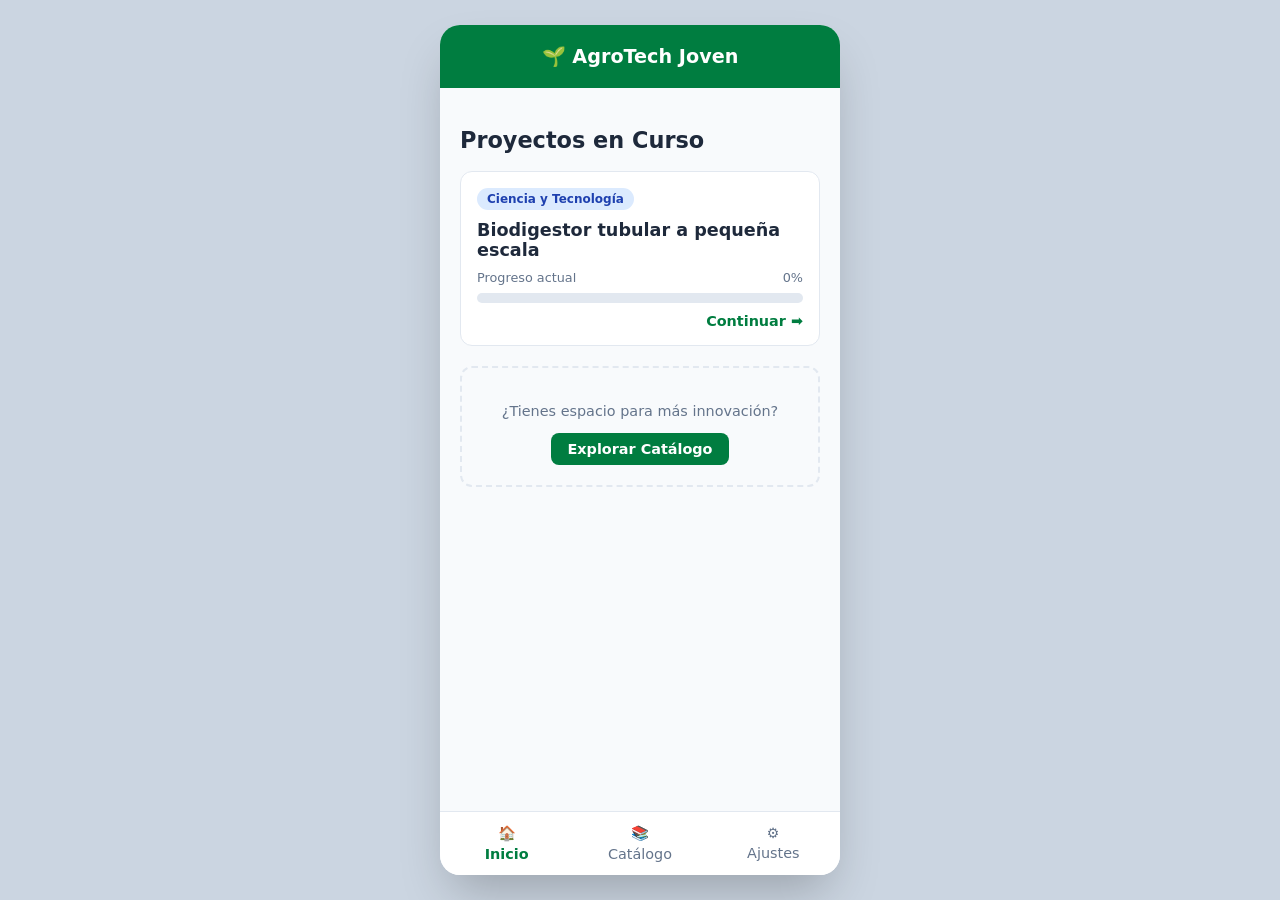
==== prototipo-pwa.html @ e9013c4b "Add files via upload" ====
<!DOCTYPE html>
<html lang="es">
<head>
    <meta charset="UTF-8">
    <meta name="viewport" content="width=device-width, initial-scale=1.0">
    <title>AgroTech Joven - E-Learning</title>
    <style>
        :root {
            --primary: #007D40;
            --bg-color: #f8fafc;
            --card-bg: #ffffff;
            --text-main: #1e293b;
            --text-muted: #64748b;
            --border: #e2e8f0;
            --success: #10b981;
            --danger: #ef4444;
        }

        body.dark-mode {
            --bg-color: #0f172a;
            --card-bg: #1e293b;
            --text-main: #f8fafc;
            --text-muted: #94a3b8;
            --border: #334155;
        }

        * { box-sizing: border-box; font-family: 'Segoe UI', system-ui, sans-serif; transition: background-color 0.3s, color 0.3s; }
        
        body { background-color: #cbd5e1; margin: 0; display: flex; justify-content: center; align-items: center; min-height: 100vh; }

        .app-container {
            width: 100%; max-width: 400px; height: 850px; max-height: 100vh;
            background-color: var(--bg-color); position: relative;
            box-shadow: 0 25px 50px -12px rgba(0,0,0,0.25); display: flex; flex-direction: column; overflow: hidden; border-radius: 20px;
        }

        .header { background-color: var(--primary); color: white; padding: 20px; text-align: center; font-size: 1.2rem; font-weight: bold; z-index: 10; }

        .view { flex: 1; overflow-y: auto; display: none; padding: 20px; padding-bottom: 80px; animation: fadeIn 0.3s ease; }
        .view.active { display: block; }

        @keyframes fadeIn { from { opacity: 0; transform: translateY(10px); } to { opacity: 1; transform: translateY(0); } }

        .card { background: var(--card-bg); border-radius: 12px; padding: 16px; margin-bottom: 16px; border: 1px solid var(--border); cursor: pointer; }
        .card:active { transform: scale(0.98); }
        .card-title { margin: 0 0 8px 0; color: var(--text-main); font-size: 1.1rem; }
        .card-subtitle { margin: 0; color: var(--text-muted); font-size: 0.9rem; }

        /* Categorías (Píldoras) */
        .category-pill { display: inline-block; padding: 4px 10px; border-radius: 20px; font-size: 0.75rem; font-weight: bold; margin-bottom: 10px; background: #e2e8f0; color: #475569; }
        .cat-ciencia { background: #dbeafe; color: #1e40af; }
        .cat-comercio { background: #fef08a; color: #854d0e; }

        .course-header { background: var(--card-bg); padding: 20px; border-bottom: 1px solid var(--border); margin: -20px -20px 20px -20px; }
        
        /* Botones ajustados para compartir espacio */
        .btn-group { display: flex; gap: 10px; margin-top: 15px; }
        .btn { flex: 1; padding: 10px; border-radius: 8px; font-weight: bold; cursor: pointer; border: none; text-align: center; font-size: 0.9rem; text-decoration: none; display: flex; align-items: center; justify-content: center; gap: 5px;}
        .btn-primary { background-color: var(--primary); color: white; }
        .btn-pdf { background-color: #fee2e2; color: #dc2626; border: 2px dashed #f87171; }
        .btn-danger { background-color: #fef2f2; color: var(--danger); border: 1px solid #fecaca; }

        .progress-container { margin-top: 20px; }
        .progress-bar { height: 10px; background: var(--border); border-radius: 5px; overflow: hidden; margin-top: 8px; }
        .progress-fill { height: 100%; background: var(--success); width: 0%; transition: width 0.4s ease; }

        .module-list { list-style: none; padding: 0; margin: 0; }
        .module-item { background: var(--card-bg); border: 1px solid var(--border); border-radius: 8px; padding: 15px; margin-bottom: 10px; display: flex; align-items: center; gap: 12px; }
        .module-checkbox { width: 24px; height: 24px; accent-color: var(--success); cursor: pointer; }
        .module-text { flex: 1; font-weight: 500; color: var(--text-main); }
        .module-status { font-size: 0.8rem; color: var(--text-muted); }

        .form-group { margin-bottom: 15px; }
        .form-group label { display: block; margin-bottom: 5px; color: var(--text-main); font-weight: 500; font-size: 0.9rem; }
        .form-group input, .form-group select { width: 100%; padding: 10px; border-radius: 8px; border: 1px solid var(--border); background: var(--bg-color); color: var(--text-main); }

        .bottom-nav { position: absolute; bottom: 0; width: 100%; background: var(--card-bg); border-top: 1px solid var(--border); display: flex; justify-content: space-around; padding: 12px 0; z-index: 10;}
        .nav-btn { background: none; border: none; color: var(--text-muted); font-size: 0.9rem; cursor: pointer; display: flex; flex-direction: column; align-items: center; gap: 4px; flex: 1; }
        .nav-btn.active { color: var(--primary); font-weight: bold; }

        /* Estilo para el contenedor del PDF */
        .pdf-viewer-container { display: none; margin-top: 15px; height: 400px; border: 1px solid var(--border); border-radius: 8px; overflow: hidden; background: #fff; }
    </style>
</head>
<body>

<div class="app-container">
    <header class="header">🌱 AgroTech Joven</header>

    <div id="view-dashboard" class="view active">
        <h2 style="color: var(--text-main); font-size: 1.4rem;">Proyectos en Curso</h2>
        
        <div class="card" onclick="openCourse('hidroponia')">
            <span class="category-pill cat-ciencia">Ciencia y Tecnología</span>
            <h3 class="card-title">Biodigestor tubular a pequeña escala</h3>
            <div class="progress-container" style="margin-top: 10px;">
                <div style="display: flex; justify-content: space-between; font-size: 0.8rem; color: var(--text-muted);">
                    <span>Progreso actual</span>
                    <span id="dash-progress-text">0%</span>
                </div>
                <div class="progress-bar"><div class="progress-fill" id="dash-progress-fill"></div></div>
            </div>
            <p style="text-align: right; color: var(--primary); font-size: 0.9rem; font-weight: bold; margin: 10px 0 0 0;">Continuar ➡️</p>
        </div>

        <div style="text-align: center; padding: 20px; margin-top: 20px; border: 2px dashed var(--border); border-radius: 12px;">
            <p style="color: var(--text-muted); font-size: 0.9rem;">¿Tienes espacio para más innovación?</p>
            <button class="btn btn-primary" onclick="switchNav('view-catalog', 1)" style="width: auto; padding: 8px 16px; margin: 0 auto;">Explorar Catálogo</button>
        </div>
    </div>

    <div id="view-catalog" class="view">
        <h2 style="color: var(--text-main); font-size: 1.4rem; margin-top: 0;">Catálogo de Soluciones</h2>
        <input type="text" placeholder="🔍 Buscar tecnología..." style="width: 100%; padding: 10px; border-radius: 8px; border: 1px solid var(--border); margin-bottom: 20px; background: var(--card-bg); color: var(--text-main);">

        <div class="card" onclick="openCourse('hidroponia')">
            <span class="category-pill cat-ciencia">Ciencia y Tecnología</span>
            <h3 class="card-title">Sistema Hidropónico básico (NFT)</h3>
            <p class="card-subtitle">Producción acelerada en espacios reducidos.</p>
        </div>
        <div class="card" onclick="openCourse('secador')">
            <span class="category-pill cat-comercio">Comercio y Valor</span>
            <h3 class="card-title">Secador solar de túnel</h3>
            <p class="card-subtitle">Agregación de valor post-cosecha para granos.</p>
        </div>
        <div class="card" onclick="openCourse('biodigestor')">
            <span class="category-pill cat-ciencia">Comercio</span>
            <h3 class="card-title">Deshidratador solar de alimentos</h3>
            <p class="card-subtitle">Secado de alimentos</p>
        </div>
    </div>

    <div id="view-settings" class="view">
        <h2 style="color: var(--text-main); font-size: 1.4rem; margin-top: 0;">Mi Perfil y Ajustes</h2>
        <div class="card">
            <h3 class="card-title" style="margin-bottom: 15px;">Preferencias de la App</h3>
            <div style="display: flex; justify-content: space-between; align-items: center; margin-bottom: 15px;">
                <span style="color: var(--text-main); font-weight: 500;">Modo Oscuro (Nocturno)</span>
                <input type="checkbox" style="width: 20px; height: 20px;" onchange="document.body.classList.toggle('dark-mode')">
            </div>
        </div>
    </div>

    <div id="view-course" class="view">
        <div class="course-header">
            <button onclick="switchNav('view-dashboard', 0)" style="background:none; border:none; color:var(--primary); font-weight:bold; margin-bottom:10px; cursor:pointer;">⬅ Volver al inicio</button>
            <br>
            <span id="course-category" class="category-pill">Categoría</span>
            <h2 id="course-title" style="margin:5px 0; color: var(--text-main);">Título</h2>
            
            <div class="btn-group">
                <button class="btn btn-primary" id="btn-view-pdf" onclick="togglePdfViewer()">👁️ Leer en App</button>
                <a href="#" download class="btn btn-pdf" id="btn-download">⬇️ Descargar PDF</a>
            </div>

            <div id="pdf-viewer-container" class="pdf-viewer-container">
                <iframe id="pdf-iframe" src="" width="100%" height="100%" style="border: none;"></iframe>
            </div>

            <div class="progress-container">
                <div style="display: flex; justify-content: space-between; font-size: 0.9rem; font-weight:bold; color: var(--primary);">
                    <span>Tu avance en la guía:</span>
                    <span id="course-progress-text">0%</span>
                </div>
                <div class="progress-bar"><div class="progress-fill" id="course-progress-fill"></div></div>
            </div>
        </div>

        <h3 style="color: var(--text-main); font-size: 1.1rem; margin-bottom: 15px;">Ruta de Implementación</h3>
        <ul class="module-list" id="dynamic-module-list"></ul>
    </div>

    <nav class="bottom-nav">
        <button class="nav-btn active" onclick="switchNav('view-dashboard', 0)"><span>🏠</span> Inicio</button>
        <button class="nav-btn" onclick="switchNav('view-catalog', 1)"><span>📚</span> Catálogo</button>
        <button class="nav-btn" onclick="switchNav('view-settings', 2)"><span>⚙️</span> Ajustes</button>
    </nav>
</div>

<script>
    // === BASE DE DATOS LOCAL ===
    // Asegúrate de cambiar 'mi_manual.pdf' por el nombre real de tu archivo de prueba
    const portfolioData = {
        'hidroponia': {
            title: 'Sistema Hidropónico (NFT)',
            categoryClass: 'cat-ciencia', categoryText: 'Ciencia y Tecnología',
            pdfFile: 'manual-practico-biodigestor.pdf', // <- Nombre del archivo en tu carpeta
            modules: [
                { title: '1. Teoría y Principios Básicos', status: 'Lectura en app' },
                { title: '2. Sondeo de Mercado Local', status: 'Plantilla de encuesta' },
                { title: '3. Presupuesto (CAPEX y OPEX)', status: 'Calculadora financiera' },
                { title: '4. Ensamble de tuberías', status: 'Ver diagrama' },
                { title: '5. Primer ciclo de cultivo', status: 'Registro en bitácora' }
            ]
        },
        'secador': {
            title: 'Secador solar de túnel para granos',
            categoryClass: 'cat-comercio', categoryText: 'Comercio y Valor',
            pdfFile: 'manual_secador.pdf',
            modules: [
                { title: '1. Termodinámica básica', status: 'Principios de convección' },
                { title: '2. Sondeo de Mercado Local', status: 'Identificar compradores' }
            ]
        },
        'biodigestor': {
            title: 'Biodigestor tubular',
            categoryClass: 'cat-ciencia', categoryText: 'Ciencia y Tecnología',
            pdfFile: 'manual_biodigestor.pdf',
            modules: [
                { title: '1. Biotecnología anaeróbica', status: 'Manejo seguro de gases' },
                { title: '2. Planificación y Presupuesto', status: 'Cálculo de materiales' }
            ]
        }
    };

    let activeCourseId = 'hidroponia';

    function switchNav(viewId, btnIndex) {
        document.querySelectorAll('.view').forEach(v => v.classList.remove('active'));
        document.getElementById(viewId).classList.add('active');
        const btns = document.querySelectorAll('.nav-btn');
        btns.forEach(btn => btn.classList.remove('active'));
        if(btns[btnIndex]) btns[btnIndex].classList.add('active');
    }

    function openCourse(courseId) {
        activeCourseId = courseId;
        const data = portfolioData[courseId];

        document.getElementById('course-title').innerText = data.title;
        const catBadge = document.getElementById('course-category');
        catBadge.className = 'category-pill ' + data.categoryClass;
        catBadge.innerText = data.categoryText;
        
        // ACTUALIZAR ENLACES DEL PDF
        document.getElementById('btn-download').href = data.pdfFile;
        document.getElementById('pdf-iframe').src = data.pdfFile;
        
        // Esconder visor PDF por defecto al cambiar de curso
        document.getElementById('pdf-viewer-container').style.display = 'none';
        document.getElementById('btn-view-pdf').innerHTML = '👁️ Leer en App';

        const listContainer = document.getElementById('dynamic-module-list');
        listContainer.innerHTML = '';
        data.modules.forEach(mod => {
            const li = document.createElement('li');
            li.className = 'module-item';
            li.innerHTML = `
                <input type="checkbox" class="module-checkbox" onchange="updateProgress()">
                <div class="module-text">${mod.title}<div class="module-status">${mod.status}</div></div>
            `;
            listContainer.appendChild(li);
        });

        document.getElementById('course-progress-fill').style.width = '0%';
        document.getElementById('course-progress-text').innerText = '0%';

        document.querySelectorAll('.view').forEach(v => v.classList.remove('active'));
        document.getElementById('view-course').classList.add('active');
    }

    // Función para mostrar/ocultar el visualizador PDF
    function togglePdfViewer() {
        const container = document.getElementById('pdf-viewer-container');
        const btn = document.getElementById('btn-view-pdf');
        
        if (container.style.display === 'none' || container.style.display === '') {
            container.style.display = 'block';
            btn.innerHTML = '❌ Cerrar Visor';
        } else {
            container.style.display = 'none';
            btn.innerHTML = '👁️ Leer en App';
        }
    }

    function updateProgress() {
        const checkboxes = document.querySelectorAll('.module-checkbox');
        const percentage = Math.round((document.querySelectorAll('.module-checkbox:checked').length / checkboxes.length) * 100);
        
        document.getElementById('course-progress-fill').style.width = percentage + '%';
        document.getElementById('course-progress-text').innerText = percentage + '%';
        
        if (activeCourseId === 'hidroponia') {
            document.getElementById('dash-progress-fill').style.width = percentage + '%';
            document.getElementById('dash-progress-text').innerText = percentage + '%';
        }

        if (percentage === 100) setTimeout(() => alert('¡Felicidades! Has completado la ruta.\n\n¿Compartir con la DCT del IICA?'), 500);
    }
</script>

</body>
</html>
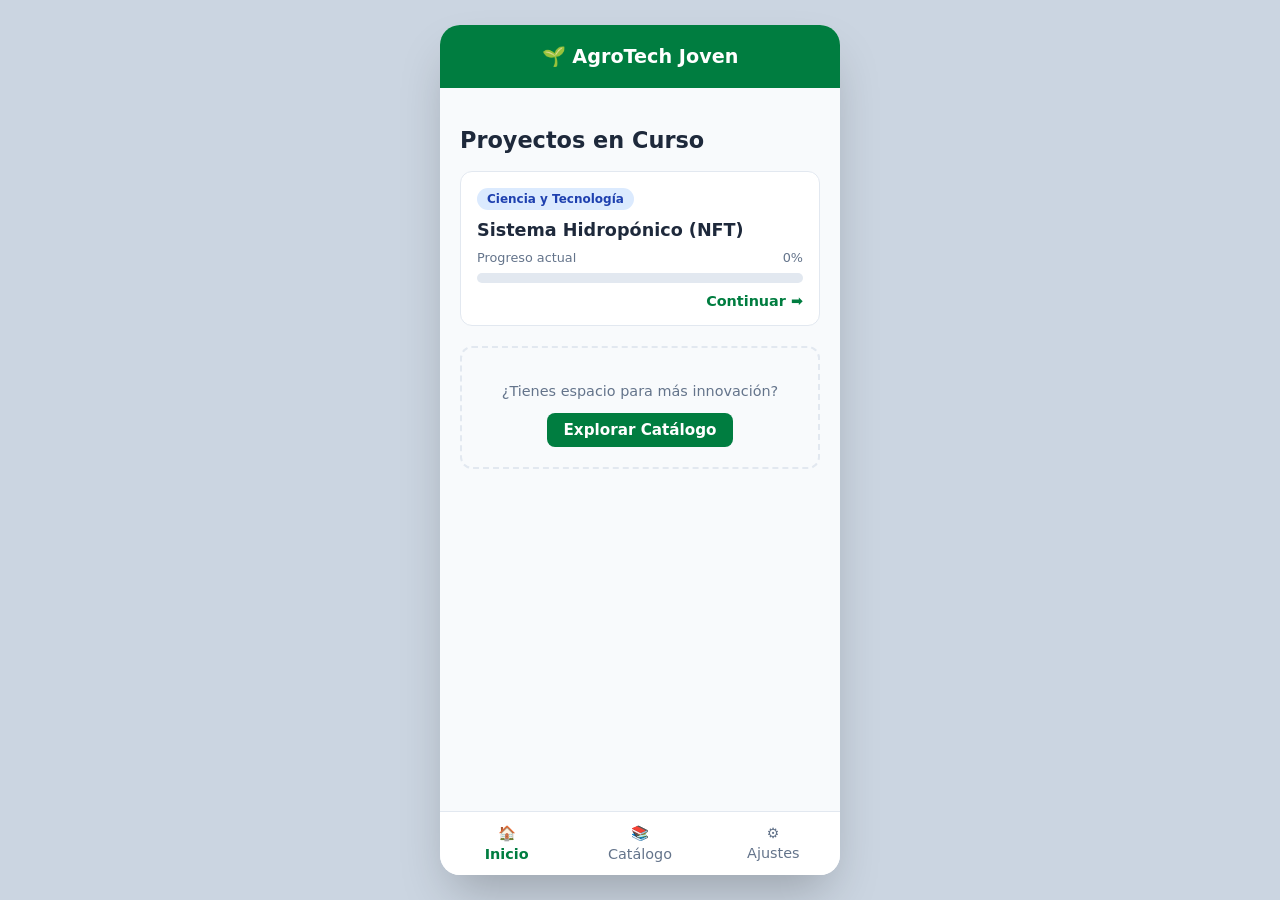
==== commit fe6c24dc: "Add files via upload" ====
--- a/prototipo-pwa.html
+++ b/prototipo-pwa.html
@@ -53,9 +53,7 @@
 
         .course-header { background: var(--card-bg); padding: 20px; border-bottom: 1px solid var(--border); margin: -20px -20px 20px -20px; }
         
-        /* Botones ajustados para compartir espacio */
-        .btn-group { display: flex; gap: 10px; margin-top: 15px; }
-        .btn { flex: 1; padding: 10px; border-radius: 8px; font-weight: bold; cursor: pointer; border: none; text-align: center; font-size: 0.9rem; text-decoration: none; display: flex; align-items: center; justify-content: center; gap: 5px;}
+        .btn { width: 100%; padding: 12px; border-radius: 8px; font-weight: bold; cursor: pointer; border: none; text-align: center; font-size: 0.95rem; text-decoration: none; display: flex; align-items: center; justify-content: center; gap: 8px; margin-top: 15px;}
         .btn-primary { background-color: var(--primary); color: white; }
         .btn-pdf { background-color: #fee2e2; color: #dc2626; border: 2px dashed #f87171; }
         .btn-danger { background-color: #fef2f2; color: var(--danger); border: 1px solid #fecaca; }
@@ -77,9 +75,6 @@
         .bottom-nav { position: absolute; bottom: 0; width: 100%; background: var(--card-bg); border-top: 1px solid var(--border); display: flex; justify-content: space-around; padding: 12px 0; z-index: 10;}
         .nav-btn { background: none; border: none; color: var(--text-muted); font-size: 0.9rem; cursor: pointer; display: flex; flex-direction: column; align-items: center; gap: 4px; flex: 1; }
         .nav-btn.active { color: var(--primary); font-weight: bold; }
-
-        /* Estilo para el contenedor del PDF */
-        .pdf-viewer-container { display: none; margin-top: 15px; height: 400px; border: 1px solid var(--border); border-radius: 8px; overflow: hidden; background: #fff; }
     </style>
 </head>
 <body>
@@ -92,7 +87,7 @@
         
         <div class="card" onclick="openCourse('hidroponia')">
             <span class="category-pill cat-ciencia">Ciencia y Tecnología</span>
-            <h3 class="card-title">Biodigestor tubular a pequeña escala</h3>
+            <h3 class="card-title">Sistema Hidropónico (NFT)</h3>
             <div class="progress-container" style="margin-top: 10px;">
                 <div style="display: flex; justify-content: space-between; font-size: 0.8rem; color: var(--text-muted);">
                     <span>Progreso actual</span>
@@ -115,7 +110,7 @@
 
         <div class="card" onclick="openCourse('hidroponia')">
             <span class="category-pill cat-ciencia">Ciencia y Tecnología</span>
-            <h3 class="card-title">Sistema Hidropónico básico (NFT)</h3>
+            <h3 class="card-title">Biodigestor tubular a pequeña escala</h3>
             <p class="card-subtitle">Producción acelerada en espacios reducidos.</p>
         </div>
         <div class="card" onclick="openCourse('secador')">
@@ -124,9 +119,9 @@
             <p class="card-subtitle">Agregación de valor post-cosecha para granos.</p>
         </div>
         <div class="card" onclick="openCourse('biodigestor')">
-            <span class="category-pill cat-ciencia">Comercio</span>
-            <h3 class="card-title">Deshidratador solar de alimentos</h3>
-            <p class="card-subtitle">Secado de alimentos</p>
+            <span class="category-pill cat-ciencia">Recursos naturales</span>
+            <h3 class="card-title">Captación y almacenamiento de agua de lluvia y de humedad</h3>
+            <p class="card-subtitle">Técnicas para captar agua de lluvia.</p>
         </div>
     </div>
 
@@ -148,14 +143,9 @@
             <span id="course-category" class="category-pill">Categoría</span>
             <h2 id="course-title" style="margin:5px 0; color: var(--text-main);">Título</h2>
             
-            <div class="btn-group">
-                <button class="btn btn-primary" id="btn-view-pdf" onclick="togglePdfViewer()">👁️ Leer en App</button>
-                <a href="#" download class="btn btn-pdf" id="btn-download">⬇️ Descargar PDF</a>
-            </div>
-
-            <div id="pdf-viewer-container" class="pdf-viewer-container">
-                <iframe id="pdf-iframe" src="" width="100%" height="100%" style="border: none;"></iframe>
-            </div>
+            <a href="#" download class="btn btn-pdf" id="btn-download">
+                ⬇️ Descargar Manual Completo
+            </a>
 
             <div class="progress-container">
                 <div style="display: flex; justify-content: space-between; font-size: 0.9rem; font-weight:bold; color: var(--primary);">
@@ -184,7 +174,7 @@
         'hidroponia': {
             title: 'Sistema Hidropónico (NFT)',
             categoryClass: 'cat-ciencia', categoryText: 'Ciencia y Tecnología',
-            pdfFile: 'manual-practico-biodigestor.pdf', // <- Nombre del archivo en tu carpeta
+            pdfFile: 'mi_manual.pdf', // <- Nombre del archivo en tu carpeta
             modules: [
                 { title: '1. Teoría y Principios Básicos', status: 'Lectura en app' },
                 { title: '2. Sondeo de Mercado Local', status: 'Plantilla de encuesta' },
@@ -232,13 +222,8 @@
         catBadge.className = 'category-pill ' + data.categoryClass;
         catBadge.innerText = data.categoryText;
         
-        // ACTUALIZAR ENLACES DEL PDF
+        // ACTUALIZAR ENLACE DEL PDF
         document.getElementById('btn-download').href = data.pdfFile;
-        document.getElementById('pdf-iframe').src = data.pdfFile;
-        
-        // Esconder visor PDF por defecto al cambiar de curso
-        document.getElementById('pdf-viewer-container').style.display = 'none';
-        document.getElementById('btn-view-pdf').innerHTML = '👁️ Leer en App';
 
         const listContainer = document.getElementById('dynamic-module-list');
         listContainer.innerHTML = '';
@@ -259,20 +244,6 @@
         document.getElementById('view-course').classList.add('active');
     }
 
-    // Función para mostrar/ocultar el visualizador PDF
-    function togglePdfViewer() {
-        const container = document.getElementById('pdf-viewer-container');
-        const btn = document.getElementById('btn-view-pdf');
-        
-        if (container.style.display === 'none' || container.style.display === '') {
-            container.style.display = 'block';
-            btn.innerHTML = '❌ Cerrar Visor';
-        } else {
-            container.style.display = 'none';
-            btn.innerHTML = '👁️ Leer en App';
-        }
-    }
-
     function updateProgress() {
         const checkboxes = document.querySelectorAll('.module-checkbox');
         const percentage = Math.round((document.querySelectorAll('.module-checkbox:checked').length / checkboxes.length) * 100);
